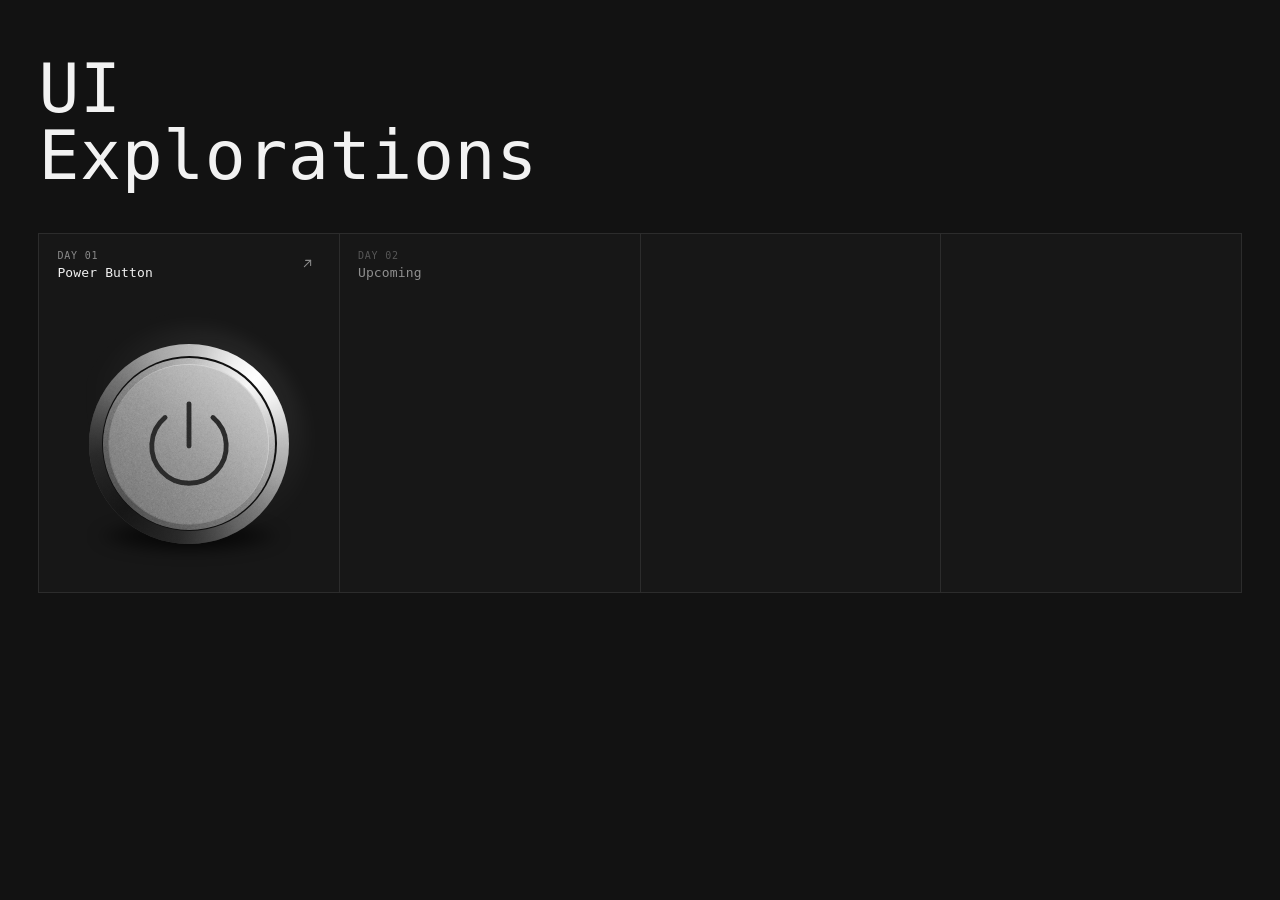
==== index.html @ 2f325294 "Add UI Explorations gallery with expandable component viewer" ====
<!doctype html>
<html lang="en">
<head>
  <meta charset="utf-8" />
  <meta name="viewport" content="width=device-width, initial-scale=1" />
  <title>UI Explorations</title>
  <style>
    :root {
      --page: #121212;
      --cell: #171717;
      --line: #2c2c2c;
      --text: #f2f2f2;
      --muted: #8a8a8a;
      --mono: ui-monospace, "SF Mono", SFMono-Regular, "JetBrains Mono", "Cascadia Mono", Consolas, monospace;
    }

    *,
    *::before,
    *::after { box-sizing: border-box; }

    html, body { min-height: 100%; margin: 0; }

    body {
      background: var(--page);
      color: var(--text);
      font-family: var(--mono);
      -webkit-font-smoothing: antialiased;
    }

    .shell {
      max-width: 1440px;
      margin: 0 auto;
      padding: 0 clamp(20px, 3vw, 40px);
    }

    header {
      padding: clamp(32px, 5vw, 56px) 0 clamp(28px, 4vw, 44px);
    }

    h1 {
      margin: 0;
      font-size: clamp(34px, 5.4vw, 68px);
      font-weight: 400;
      line-height: 0.98;
      letter-spacing: 0.01em;
    }

    h1 span { display: block; }

    /* ---- grid ---- */

    .grid {
      display: grid;
      grid-template-columns: repeat(4, minmax(0, 1fr));
      border-top: 1px solid var(--line);
      border-left: 1px solid var(--line);
    }

    .cell {
      position: relative;
      display: flex;
      flex-direction: column;
      min-height: clamp(260px, 28vw, 380px);
      background: var(--cell);
      border-right: 1px solid var(--line);
      border-bottom: 1px solid var(--line);
    }

    .cell-head {
      display: flex;
      align-items: flex-start;
      justify-content: space-between;
      gap: 12px;
      padding: 16px 18px;
    }

    .cell-titles { display: flex; flex-direction: column; gap: 4px; }

    .day {
      font-size: 10px;
      letter-spacing: 0.08em;
      text-transform: uppercase;
      color: var(--muted);
    }

    .name {
      font-size: 13px;
      letter-spacing: 0.01em;
      color: var(--text);
    }

    .expand {
      display: inline-grid;
      place-items: center;
      width: 26px;
      height: 26px;
      padding: 0;
      flex: 0 0 auto;
      color: var(--muted);
      background: transparent;
      border: 0;
      border-radius: 4px;
      cursor: pointer;
      transition: color 0.15s ease, background 0.15s ease;
    }

    .expand:hover {
      color: var(--text);
      background: rgba(255, 255, 255, 0.06);
    }

    .expand svg { width: 15px; height: 15px; }

    .stage {
      flex: 1;
      position: relative;
      min-height: 0;
    }

    .stage iframe {
      display: block;
      width: 100%;
      height: 100%;
      border: 0;
      background: transparent;
    }

    .cell--empty .cell-head { opacity: 0.55; }

    /* ---- viewer ---- */

    .viewer {
      width: min(92vw, 760px);
      height: min(92vh, 780px);
      padding: 0;
      border: 0;
      background: transparent;
      color: var(--text);
      font-family: var(--mono);
    }

    .viewer::backdrop {
      background: rgba(6, 6, 6, 0.82);
      backdrop-filter: blur(6px);
    }

    .viewer-inner {
      position: relative;
      display: flex;
      flex-direction: column;
      height: 100%;
      background: var(--cell);
      border: 1px solid var(--line);
    }

    .viewer-head {
      display: flex;
      align-items: center;
      justify-content: space-between;
      gap: 12px;
      padding: 16px 18px;
      border-bottom: 1px solid var(--line);
    }

    .viewer-close {
      display: inline-grid;
      place-items: center;
      width: 28px;
      height: 28px;
      padding: 0;
      color: var(--muted);
      background: transparent;
      border: 0;
      border-radius: 4px;
      font-size: 18px;
      line-height: 1;
      cursor: pointer;
      transition: color 0.15s ease, background 0.15s ease;
    }

    .viewer-close:hover { color: var(--text); background: rgba(255, 255, 255, 0.06); }

    .viewer-close:focus { outline: none; }

    .viewer-close:focus-visible {
      outline: 1px solid rgba(255, 255, 255, 0.35);
      outline-offset: 2px;
    }

    .viewer-stage { flex: 1; min-height: 0; }

    .viewer-stage iframe {
      display: block;
      width: 100%;
      height: 100%;
      border: 0;
      background: transparent;
    }

    @media (max-width: 900px) {
      .grid { grid-template-columns: repeat(2, minmax(0, 1fr)); }
    }

    @media (max-width: 560px) {
      .grid { grid-template-columns: 1fr; }
    }
  </style>
</head>
<body>
  <div class="shell">
    <header>
      <h1><span>UI</span><span>Explorations</span></h1>
    </header>
  </div>

  <div class="shell" style="padding-bottom: 64px;">
    <main class="grid">
      <section class="cell" data-day="Day 01" data-name="Power Button">
        <div class="cell-head">
          <div class="cell-titles">
            <span class="day">Day 01</span>
            <span class="name">Power Button</span>
          </div>
          <button class="expand" type="button" aria-label="Expand Power Button">
            <svg viewBox="0 0 24 24" fill="none" stroke="currentColor" stroke-width="1.7" stroke-linecap="round" stroke-linejoin="round" aria-hidden="true">
              <path d="M7 17 17 7" />
              <path d="M9 7h8v8" />
            </svg>
          </button>
        </div>
        <div class="stage">
          <iframe
            src="day-01-power-button/index.html?embed=1&size=200"
            title="Day 01 — Power Button"
          ></iframe>
        </div>
      </section>

      <section class="cell cell--empty">
        <div class="cell-head">
          <div class="cell-titles">
            <span class="day">Day 02</span>
            <span class="name">Upcoming</span>
          </div>
        </div>
      </section>

      <section class="cell cell--empty" aria-hidden="true"></section>
      <section class="cell cell--empty" aria-hidden="true"></section>
    </main>
  </div>

  <dialog class="viewer" id="viewer">
    <div class="viewer-inner">
      <div class="viewer-head">
        <div class="cell-titles">
          <span class="day" id="viewerDay">Day 01</span>
          <span class="name" id="viewerName">Power Button</span>
        </div>
        <button class="viewer-close" type="button" aria-label="Close">×</button>
      </div>
      <div class="viewer-stage" id="viewerStage"></div>
    </div>
  </dialog>

  <script>
    const viewer = document.getElementById("viewer");
    const viewerStage = document.getElementById("viewerStage");
    const viewerDay = document.getElementById("viewerDay");
    const viewerName = document.getElementById("viewerName");

    document.querySelectorAll(".cell[data-name]").forEach((cell) => {
      const button = cell.querySelector(".expand");
      if (!button) return;

      button.addEventListener("click", () => {
        viewerDay.textContent = cell.dataset.day;
        viewerName.textContent = cell.dataset.name;

        const frame = document.createElement("iframe");
        frame.src = `day-01-power-button/index.html?embed=1&size=420`;
        frame.title = `${cell.dataset.day} — ${cell.dataset.name}`;
        viewerStage.replaceChildren(frame);

        viewer.showModal();
      });
    });

    const closeViewer = () => {
      viewer.close();
      viewerStage.replaceChildren();
    };

    viewer.querySelector(".viewer-close").addEventListener("click", closeViewer);

    /* click on the backdrop closes */
    viewer.addEventListener("click", (event) => {
      if (event.target === viewer) closeViewer();
    });

    viewer.addEventListener("close", () => viewerStage.replaceChildren());
  </script>
</body>
</html>
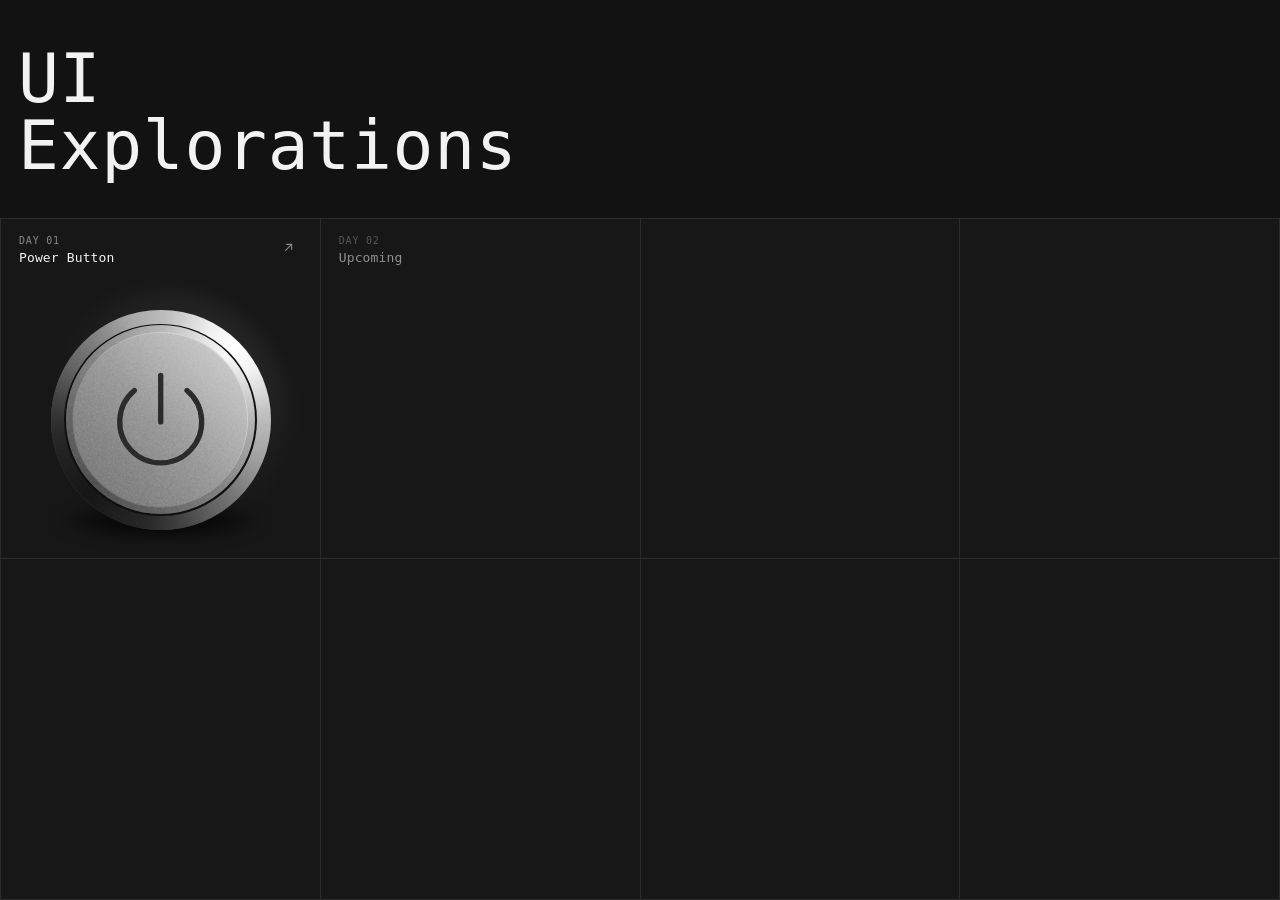
==== commit 97e7152a: "12-column grid layout, full-viewport fill, latch at full travel" ====
--- a/index.html
+++ b/index.html
@@ -12,6 +12,10 @@
       --text: #f2f2f2;
       --muted: #8a8a8a;
       --mono: ui-monospace, "SF Mono", SFMono-Regular, "JetBrains Mono", "Cascadia Mono", Consolas, monospace;
+
+      /* 12-column grid: full-bleed columns, no gutter; borders form the column rules */
+      --columns: 12;
+      --inset: 18px;
     }
 
     *,
@@ -21,24 +25,31 @@
     html, body { min-height: 100%; margin: 0; }
 
     body {
+      display: flex;
+      flex-direction: column;
+      min-height: 100vh;
       background: var(--page);
       color: var(--text);
       font-family: var(--mono);
       -webkit-font-smoothing: antialiased;
     }
 
-    .shell {
-      max-width: 1440px;
-      margin: 0 auto;
-      padding: 0 clamp(20px, 3vw, 40px);
+    /* shared 12-column measure */
+    .grid-12 {
+      display: grid;
+      grid-template-columns: repeat(var(--columns), minmax(0, 1fr));
     }
 
     header {
-      padding: clamp(32px, 5vw, 56px) 0 clamp(28px, 4vw, 44px);
-    }
+      padding: clamp(26px, 3.6vw, 52px) 0 clamp(22px, 3vw, 40px);
+    }
+
+    header .grid-12 { align-items: end; }
 
     h1 {
+      grid-column: 1 / span 10;
       margin: 0;
+      padding: 0 var(--inset);
       font-size: clamp(34px, 5.4vw, 68px);
       font-weight: 400;
       line-height: 0.98;
@@ -47,20 +58,20 @@
 
     h1 span { display: block; }
 
-    /* ---- grid ---- */
+    /* ---- component grid ---- */
 
     .grid {
-      display: grid;
-      grid-template-columns: repeat(4, minmax(0, 1fr));
+      flex: 1;
       border-top: 1px solid var(--line);
       border-left: 1px solid var(--line);
     }
 
     .cell {
+      grid-column: span 3;
       position: relative;
       display: flex;
       flex-direction: column;
-      min-height: clamp(260px, 28vw, 380px);
+      min-height: calc(clamp(250px, 33vh, 400px) + var(--row-extra, 0px));
       background: var(--cell);
       border-right: 1px solid var(--line);
       border-bottom: 1px solid var(--line);
@@ -71,7 +82,7 @@
       align-items: flex-start;
       justify-content: space-between;
       gap: 12px;
-      padding: 16px 18px;
+      padding: 16px var(--inset);
     }
 
     .cell-titles { display: flex; flex-direction: column; gap: 4px; }
@@ -104,11 +115,9 @@
       transition: color 0.15s ease, background 0.15s ease;
     }
 
-    .expand:hover {
-      color: var(--text);
-      background: rgba(255, 255, 255, 0.06);
-    }
-
+    .expand:hover { color: var(--text); background: rgba(255, 255, 255, 0.06); }
+    .expand:focus { outline: none; }
+    .expand:focus-visible { outline: 1px solid rgba(255, 255, 255, 0.35); outline-offset: 2px; }
     .expand svg { width: 15px; height: 15px; }
 
     .stage {
@@ -130,8 +139,8 @@
     /* ---- viewer ---- */
 
     .viewer {
-      width: min(92vw, 760px);
-      height: min(92vh, 780px);
+      width: min(92vw, 780px);
+      height: min(92vh, 800px);
       padding: 0;
       border: 0;
       background: transparent;
@@ -145,7 +154,6 @@
     }
 
     .viewer-inner {
-      position: relative;
       display: flex;
       flex-direction: column;
       height: 100%;
@@ -158,7 +166,7 @@
       align-items: center;
       justify-content: space-between;
       gap: 12px;
-      padding: 16px 18px;
+      padding: 16px var(--inset);
       border-bottom: 1px solid var(--line);
     }
 
@@ -179,13 +187,8 @@
     }
 
     .viewer-close:hover { color: var(--text); background: rgba(255, 255, 255, 0.06); }
-
     .viewer-close:focus { outline: none; }
-
-    .viewer-close:focus-visible {
-      outline: 1px solid rgba(255, 255, 255, 0.35);
-      outline-offset: 2px;
-    }
+    .viewer-close:focus-visible { outline: 1px solid rgba(255, 255, 255, 0.35); outline-offset: 2px; }
 
     .viewer-stage { flex: 1; min-height: 0; }
 
@@ -197,58 +200,57 @@
       background: transparent;
     }
 
-    @media (max-width: 900px) {
-      .grid { grid-template-columns: repeat(2, minmax(0, 1fr)); }
-    }
-
-    @media (max-width: 560px) {
-      .grid { grid-template-columns: 1fr; }
+    /* ---- responsive column spans ---- */
+
+    @media (max-width: 1200px) { .cell { grid-column: span 4; } }
+    @media (max-width: 900px) { .cell { grid-column: span 6; } }
+    @media (max-width: 600px) {
+      .cell { grid-column: span 12; }
+      h1 { grid-column: 1 / -1; }
     }
   </style>
 </head>
 <body>
-  <div class="shell">
-    <header>
+  <header>
+    <div class="grid-12">
       <h1><span>UI</span><span>Explorations</span></h1>
-    </header>
-  </div>
-
-  <div class="shell" style="padding-bottom: 64px;">
-    <main class="grid">
-      <section class="cell" data-day="Day 01" data-name="Power Button">
-        <div class="cell-head">
-          <div class="cell-titles">
-            <span class="day">Day 01</span>
-            <span class="name">Power Button</span>
-          </div>
-          <button class="expand" type="button" aria-label="Expand Power Button">
-            <svg viewBox="0 0 24 24" fill="none" stroke="currentColor" stroke-width="1.7" stroke-linecap="round" stroke-linejoin="round" aria-hidden="true">
-              <path d="M7 17 17 7" />
-              <path d="M9 7h8v8" />
-            </svg>
-          </button>
+    </div>
+  </header>
+
+  <main class="grid grid-12" id="grid">
+    <section class="cell" data-day="Day 01" data-name="Power Button">
+      <div class="cell-head">
+        <div class="cell-titles">
+          <span class="day">Day 01</span>
+          <span class="name">Power Button</span>
         </div>
-        <div class="stage">
-          <iframe
-            src="day-01-power-button/index.html?embed=1&size=200"
-            title="Day 01 — Power Button"
-          ></iframe>
+        <button class="expand" type="button" aria-label="Expand Power Button">
+          <svg viewBox="0 0 24 24" fill="none" stroke="currentColor" stroke-width="1.7" stroke-linecap="round" stroke-linejoin="round" aria-hidden="true">
+            <path d="M7 17 17 7" />
+            <path d="M9 7h8v8" />
+          </svg>
+        </button>
+      </div>
+      <div class="stage">
+        <iframe
+          src="day-01-power-button/index.html?embed=1&size=220"
+          title="Day 01 — Power Button"
+        ></iframe>
+      </div>
+    </section>
+
+    <section class="cell cell--empty">
+      <div class="cell-head">
+        <div class="cell-titles">
+          <span class="day">Day 02</span>
+          <span class="name">Upcoming</span>
         </div>
-      </section>
-
-      <section class="cell cell--empty">
-        <div class="cell-head">
-          <div class="cell-titles">
-            <span class="day">Day 02</span>
-            <span class="name">Upcoming</span>
-          </div>
-        </div>
-      </section>
-
-      <section class="cell cell--empty" aria-hidden="true"></section>
-      <section class="cell cell--empty" aria-hidden="true"></section>
-    </main>
-  </div>
+      </div>
+    </section>
+
+    <section class="cell cell--empty" aria-hidden="true"></section>
+    <section class="cell cell--empty" aria-hidden="true"></section>
+  </main>
 
   <dialog class="viewer" id="viewer">
     <div class="viewer-inner">
@@ -264,6 +266,69 @@
   </dialog>
 
   <script>
+    const grid = document.getElementById("grid");
+
+    /*
+     * Complete the 12-column grid and fill the viewport height, so the page
+     * always reads as a full 12-col sheet with no dead space.
+     */
+    const autoCells = [];
+
+    function fillGrid() {
+      autoCells.forEach((cell) => cell.remove());
+      autoCells.length = 0;
+      grid.style.removeProperty("--row-extra");
+
+      const first = grid.querySelector(".cell");
+      if (!first) return;
+
+      const cellWidth = first.getBoundingClientRect().width;
+      const perRow = Math.max(1, Math.round(grid.clientWidth / cellWidth));
+
+      while (grid.children.length % perRow !== 0) {
+        const cell = document.createElement("section");
+        cell.className = "cell cell--empty";
+        cell.setAttribute("aria-hidden", "true");
+        grid.appendChild(cell);
+        autoCells.push(cell);
+      }
+
+      const available = window.innerHeight - grid.getBoundingClientRect().top;
+      const rowHeight = first.getBoundingClientRect().height;
+      if (available <= 0 || rowHeight <= 0) return;
+
+      let rows = grid.children.length / perRow;
+      const needed = Math.ceil(available / rowHeight);
+      let guard = 0;
+
+      while (rows < needed && guard < 40) {
+        for (let i = 0; i < perRow; i += 1) {
+          const cell = document.createElement("section");
+          cell.className = "cell cell--empty";
+          cell.setAttribute("aria-hidden", "true");
+          grid.appendChild(cell);
+          autoCells.push(cell);
+        }
+        rows += 1;
+        guard += 1;
+      }
+
+      const leftover = available - rows * rowHeight;
+      if (leftover > 0) {
+        grid.style.setProperty("--row-extra", `${leftover / rows}px`);
+      }
+    }
+
+    fillGrid();
+
+    let resizeTimer;
+    window.addEventListener("resize", () => {
+      clearTimeout(resizeTimer);
+      resizeTimer = setTimeout(fillGrid, 120);
+    });
+
+    /* ---- expandable viewer ---- */
+
     const viewer = document.getElementById("viewer");
     const viewerStage = document.getElementById("viewerStage");
     const viewerDay = document.getElementById("viewerDay");
@@ -278,7 +343,7 @@
         viewerName.textContent = cell.dataset.name;
 
         const frame = document.createElement("iframe");
-        frame.src = `day-01-power-button/index.html?embed=1&size=420`;
+        frame.src = "day-01-power-button/index.html?embed=1&size=440";
         frame.title = `${cell.dataset.day} — ${cell.dataset.name}`;
         viewerStage.replaceChildren(frame);
 
@@ -293,7 +358,6 @@
 
     viewer.querySelector(".viewer-close").addEventListener("click", closeViewer);
 
-    /* click on the backdrop closes */
     viewer.addEventListener("click", (event) => {
       if (event.target === viewer) closeViewer();
     });
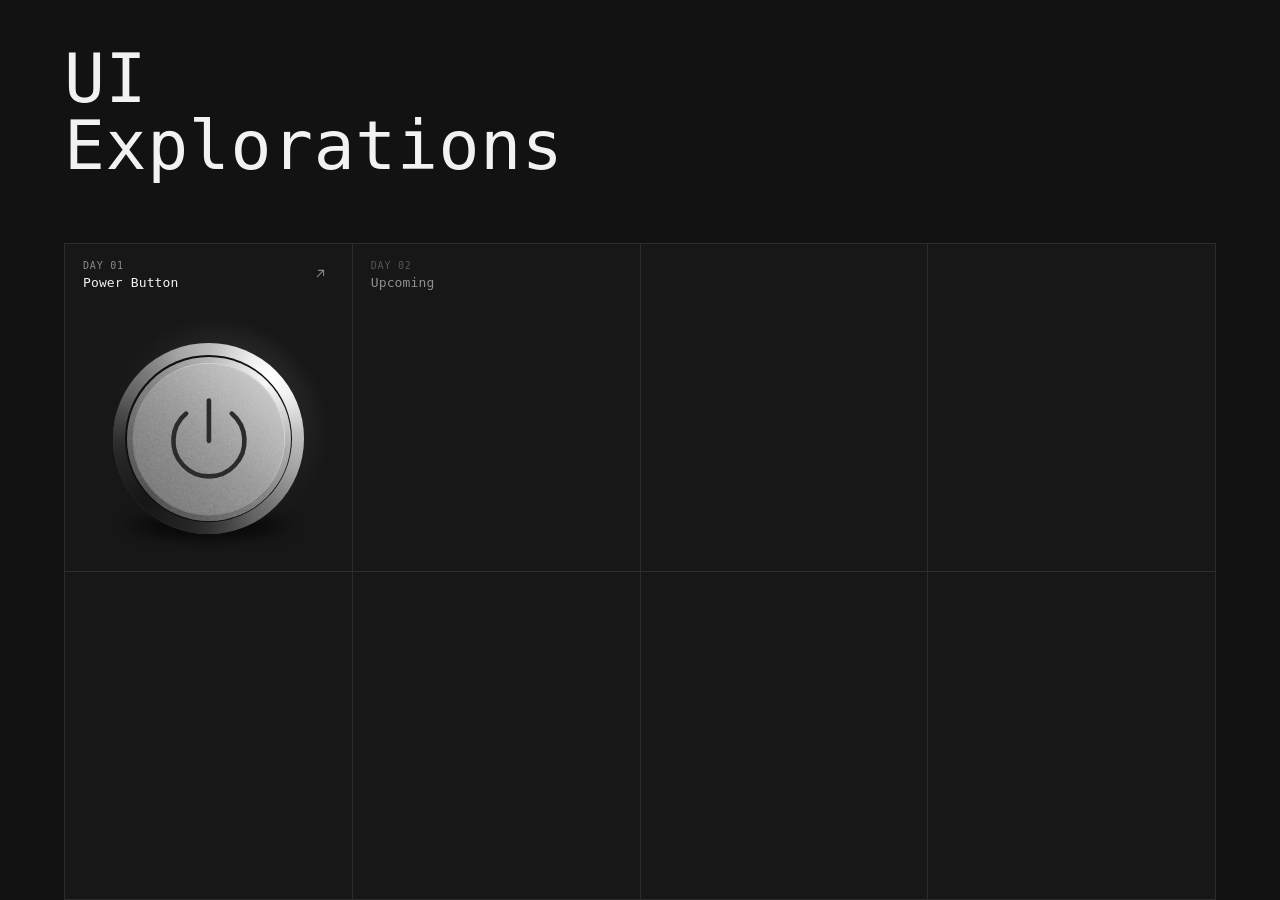
==== commit d7b775a8: "Inset page margins and fluid component scaling" ====
--- a/index.html
+++ b/index.html
@@ -13,9 +13,10 @@
       --muted: #8a8a8a;
       --mono: ui-monospace, "SF Mono", SFMono-Regular, "JetBrains Mono", "Cascadia Mono", Consolas, monospace;
 
-      /* 12-column grid: full-bleed columns, no gutter; borders form the column rules */
+      /* 12-column grid: no gutter; cell borders form the column rules */
       --columns: 12;
       --inset: 18px;
+      --margin: clamp(20px, 7vw, 64px);
     }
 
     *,
@@ -28,6 +29,7 @@
       display: flex;
       flex-direction: column;
       min-height: 100vh;
+      padding-inline: var(--margin);
       background: var(--page);
       color: var(--text);
       font-family: var(--mono);
@@ -41,7 +43,7 @@
     }
 
     header {
-      padding: clamp(26px, 3.6vw, 52px) 0 clamp(22px, 3vw, 40px);
+      padding: clamp(26px, 3.6vw, 52px) 0 clamp(28px, 5vw, 64px);
     }
 
     header .grid-12 { align-items: end; }
@@ -49,7 +51,7 @@
     h1 {
       grid-column: 1 / span 10;
       margin: 0;
-      padding: 0 var(--inset);
+      padding: 0;
       font-size: clamp(34px, 5.4vw, 68px);
       font-weight: 400;
       line-height: 0.98;
@@ -202,8 +204,7 @@
 
     /* ---- responsive column spans ---- */
 
-    @media (max-width: 1200px) { .cell { grid-column: span 4; } }
-    @media (max-width: 900px) { .cell { grid-column: span 6; } }
+    @media (max-width: 760px) { .cell { grid-column: span 6; } }
     @media (max-width: 600px) {
       .cell { grid-column: span 12; }
       h1 { grid-column: 1 / -1; }
@@ -233,7 +234,7 @@
       </div>
       <div class="stage">
         <iframe
-          src="day-01-power-button/index.html?embed=1&size=220"
+          src="day-01-power-button/index.html?embed=1"
           title="Day 01 — Power Button"
         ></iframe>
       </div>
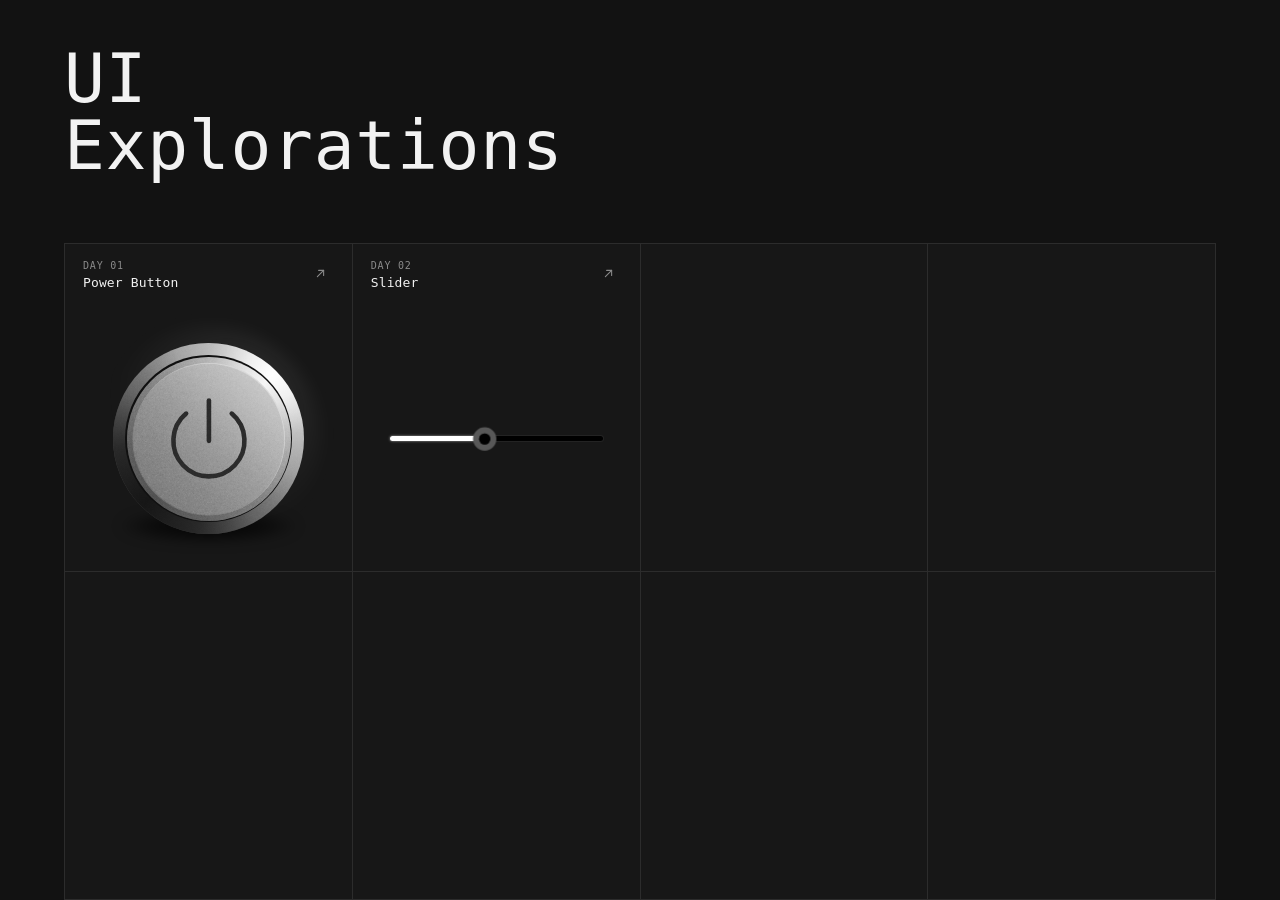
==== commit 2fbc06b2: "Day 02: slider with ring/bar light transfer, bar-to-ring as default" ====
--- a/index.html
+++ b/index.html
@@ -219,7 +219,7 @@
   </header>
 
   <main class="grid grid-12" id="grid">
-    <section class="cell" data-day="Day 01" data-name="Power Button">
+    <section class="cell" data-day="Day 01" data-name="Power Button" data-src="day-01-power-button/index.html" data-size="440">
       <div class="cell-head">
         <div class="cell-titles">
           <span class="day">Day 01</span>
@@ -240,12 +240,24 @@
       </div>
     </section>
 
-    <section class="cell cell--empty">
+    <section class="cell" data-day="Day 02" data-name="Slider" data-src="day-02-slider/index.html" data-size="560">
       <div class="cell-head">
         <div class="cell-titles">
           <span class="day">Day 02</span>
-          <span class="name">Upcoming</span>
+          <span class="name">Slider</span>
         </div>
+        <button class="expand" type="button" aria-label="Expand Slider">
+          <svg viewBox="0 0 24 24" fill="none" stroke="currentColor" stroke-width="1.7" stroke-linecap="round" stroke-linejoin="round" aria-hidden="true">
+            <path d="M7 17 17 7" />
+            <path d="M9 7h8v8" />
+          </svg>
+        </button>
+      </div>
+      <div class="stage">
+        <iframe
+          src="day-02-slider/index.html?embed=1"
+          title="Day 02 — Slider"
+        ></iframe>
       </div>
     </section>
 
@@ -344,7 +356,7 @@
         viewerName.textContent = cell.dataset.name;
 
         const frame = document.createElement("iframe");
-        frame.src = "day-01-power-button/index.html?embed=1&size=440";
+        frame.src = `${cell.dataset.src}?embed=1&size=${cell.dataset.size || 440}`;
         frame.title = `${cell.dataset.day} — ${cell.dataset.name}`;
         viewerStage.replaceChildren(frame);
 
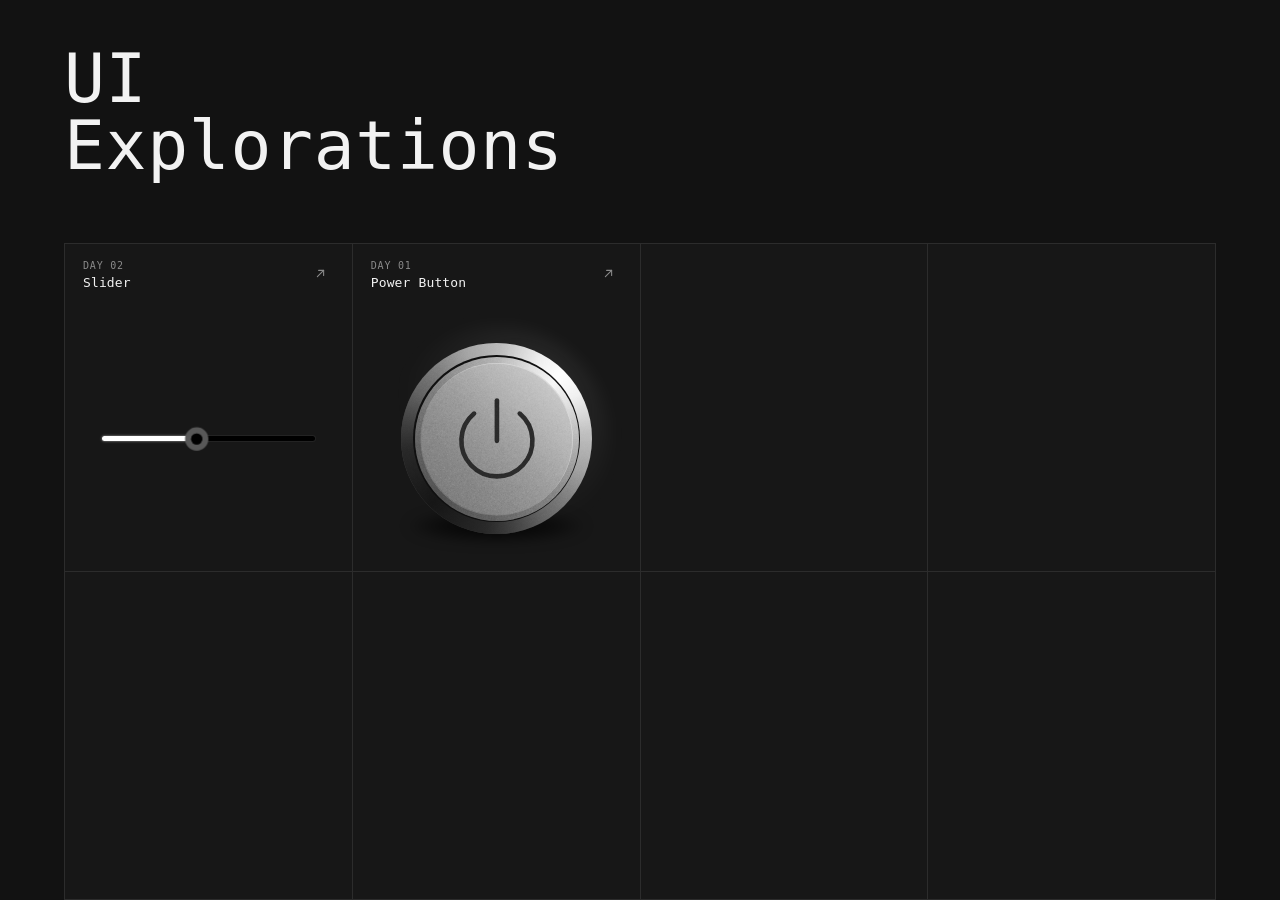
==== commit 38cf82d3: "Order gallery newest first" ====
--- a/index.html
+++ b/index.html
@@ -219,6 +219,27 @@
   </header>
 
   <main class="grid grid-12" id="grid">
+    <section class="cell" data-day="Day 02" data-name="Slider" data-src="day-02-slider/index.html" data-size="560">
+      <div class="cell-head">
+        <div class="cell-titles">
+          <span class="day">Day 02</span>
+          <span class="name">Slider</span>
+        </div>
+        <button class="expand" type="button" aria-label="Expand Slider">
+          <svg viewBox="0 0 24 24" fill="none" stroke="currentColor" stroke-width="1.7" stroke-linecap="round" stroke-linejoin="round" aria-hidden="true">
+            <path d="M7 17 17 7" />
+            <path d="M9 7h8v8" />
+          </svg>
+        </button>
+      </div>
+      <div class="stage">
+        <iframe
+          src="day-02-slider/index.html?embed=1"
+          title="Day 02 — Slider"
+        ></iframe>
+      </div>
+    </section>
+
     <section class="cell" data-day="Day 01" data-name="Power Button" data-src="day-01-power-button/index.html" data-size="440">
       <div class="cell-head">
         <div class="cell-titles">
@@ -240,27 +261,6 @@
       </div>
     </section>
 
-    <section class="cell" data-day="Day 02" data-name="Slider" data-src="day-02-slider/index.html" data-size="560">
-      <div class="cell-head">
-        <div class="cell-titles">
-          <span class="day">Day 02</span>
-          <span class="name">Slider</span>
-        </div>
-        <button class="expand" type="button" aria-label="Expand Slider">
-          <svg viewBox="0 0 24 24" fill="none" stroke="currentColor" stroke-width="1.7" stroke-linecap="round" stroke-linejoin="round" aria-hidden="true">
-            <path d="M7 17 17 7" />
-            <path d="M9 7h8v8" />
-          </svg>
-        </button>
-      </div>
-      <div class="stage">
-        <iframe
-          src="day-02-slider/index.html?embed=1"
-          title="Day 02 — Slider"
-        ></iframe>
-      </div>
-    </section>
-
     <section class="cell cell--empty" aria-hidden="true"></section>
     <section class="cell cell--empty" aria-hidden="true"></section>
   </main>
@@ -282,6 +282,28 @@
     const grid = document.getElementById("grid");
 
     /*
+     * Newest first: order the component cells by day number, descending,
+     * so new work always lands top-left regardless of where it sits in the markup.
+     */
+    (function orderNewestFirst() {
+      const cells = [...grid.children];
+      const dated = cells.filter((cell) => cell.dataset.name);
+      const rest = cells.filter((cell) => !cell.dataset.name);
+
+      const dayNumber = (cell) => {
+        const match = (cell.dataset.day || "").match(/\d+/);
+        return match ? Number(match[0]) : 0;
+      };
+
+      dated
+        .map((cell, index) => ({ cell, index }))
+        .sort((a, b) => dayNumber(b.cell) - dayNumber(a.cell) || a.index - b.index)
+        .forEach(({ cell }) => grid.appendChild(cell));
+
+      rest.forEach((cell) => grid.appendChild(cell));
+    })();
+
+    /*
      * Complete the 12-column grid and fill the viewport height, so the page
      * always reads as a full 12-col sheet with no dead space.
      */
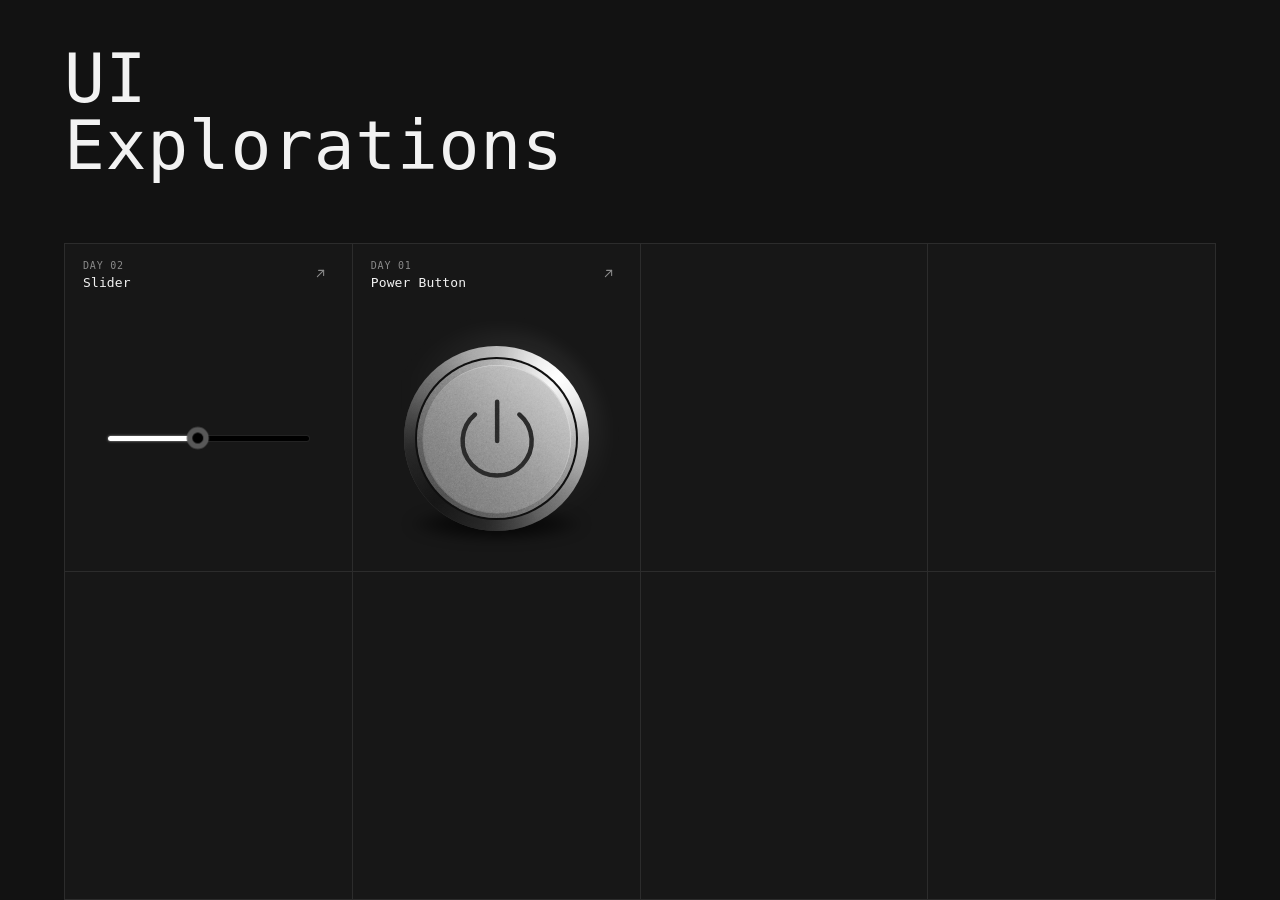
==== commit cca77da8: "Fix component clipping in the mobile modal viewer" ====
--- a/index.html
+++ b/index.html
@@ -141,8 +141,12 @@
     /* ---- viewer ---- */
 
     .viewer {
-      width: min(92vw, 780px);
+      width: min(94vw, 780px);
       height: min(92vh, 800px);
+      height: min(92dvh, 800px);
+      max-width: 100vw;
+      max-height: 100vh;
+      max-height: 100dvh;
       padding: 0;
       border: 0;
       background: transparent;
@@ -219,7 +223,7 @@
   </header>
 
   <main class="grid grid-12" id="grid">
-    <section class="cell" data-day="Day 02" data-name="Slider" data-src="day-02-slider/index.html" data-size="560">
+    <section class="cell" data-day="Day 02" data-name="Slider" data-src="day-02-slider/index.html">
       <div class="cell-head">
         <div class="cell-titles">
           <span class="day">Day 02</span>
@@ -240,7 +244,7 @@
       </div>
     </section>
 
-    <section class="cell" data-day="Day 01" data-name="Power Button" data-src="day-01-power-button/index.html" data-size="440">
+    <section class="cell" data-day="Day 01" data-name="Power Button" data-src="day-01-power-button/index.html">
       <div class="cell-head">
         <div class="cell-titles">
           <span class="day">Day 01</span>
@@ -378,7 +382,7 @@
         viewerName.textContent = cell.dataset.name;
 
         const frame = document.createElement("iframe");
-        frame.src = `${cell.dataset.src}?embed=1&size=${cell.dataset.size || 440}`;
+        frame.src = `${cell.dataset.src}?embed=1`;
         frame.title = `${cell.dataset.day} — ${cell.dataset.name}`;
         viewerStage.replaceChildren(frame);
 
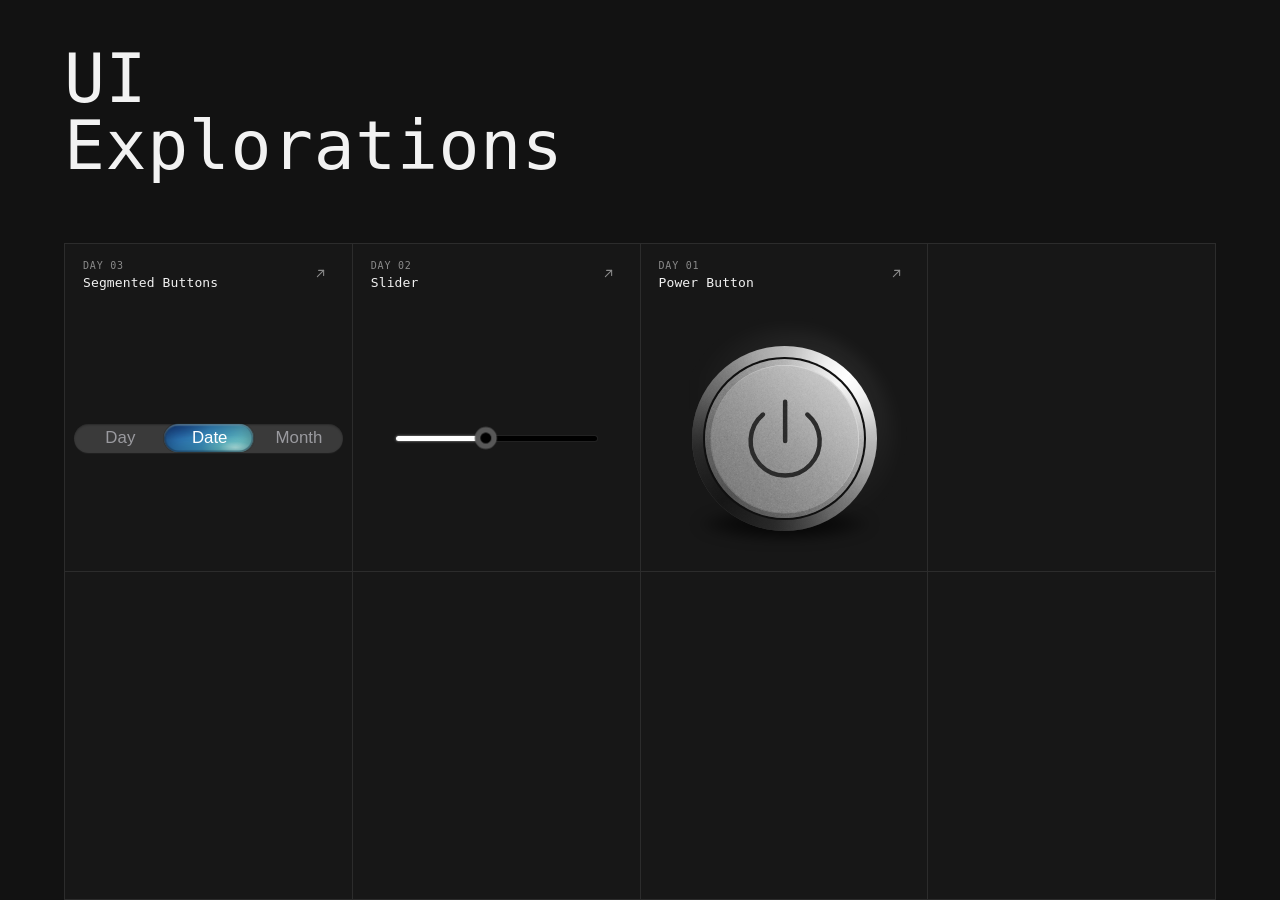
==== commit 9628f037: "Day 03: segmented buttons with two-way modal state sync" ====
--- a/index.html
+++ b/index.html
@@ -223,6 +223,27 @@
   </header>
 
   <main class="grid grid-12" id="grid">
+    <section class="cell" data-day="Day 03" data-name="Segmented Buttons" data-src="day-03-segmented-buttons/index.html">
+      <div class="cell-head">
+        <div class="cell-titles">
+          <span class="day">Day 03</span>
+          <span class="name">Segmented Buttons</span>
+        </div>
+        <button class="expand" type="button" aria-label="Expand Segmented Buttons">
+          <svg viewBox="0 0 24 24" fill="none" stroke="currentColor" stroke-width="1.7" stroke-linecap="round" stroke-linejoin="round" aria-hidden="true">
+            <path d="M7 17 17 7" />
+            <path d="M9 7h8v8" />
+          </svg>
+        </button>
+      </div>
+      <div class="stage">
+        <iframe
+          src="day-03-segmented-buttons/index.html?embed=1"
+          title="Day 03 — Segmented Buttons"
+        ></iframe>
+      </div>
+    </section>
+
     <section class="cell" data-day="Day 02" data-name="Slider" data-src="day-02-slider/index.html">
       <div class="cell-head">
         <div class="cell-titles">
@@ -266,7 +287,6 @@
     </section>
 
     <section class="cell cell--empty" aria-hidden="true"></section>
-    <section class="cell cell--empty" aria-hidden="true"></section>
   </main>
 
   <dialog class="viewer" id="viewer">
@@ -373,6 +393,27 @@
     const viewerDay = document.getElementById("viewerDay");
     const viewerName = document.getElementById("viewerName");
 
+    /* Keep each embedded component's live state, and mirror changes made in the viewer back to the card */
+    const stateByWindow = new WeakMap();
+    let activeCardFrame = null;
+    let activeModalFrame = null;
+
+    window.addEventListener("message", (event) => {
+      const data = event.data;
+      if (!data || data.type !== "ui-state" || typeof data.params !== "string") return;
+
+      stateByWindow.set(event.source, data.params);
+
+      if (activeModalFrame && activeCardFrame && event.source === activeModalFrame.contentWindow) {
+        try {
+          activeCardFrame.contentWindow.postMessage(
+            { type: "ui-restore", params: data.params },
+            "*"
+          );
+        } catch (_) {}
+      }
+    });
+
     document.querySelectorAll(".cell[data-name]").forEach((cell) => {
       const button = cell.querySelector(".expand");
       if (!button) return;
@@ -381,9 +422,13 @@
         viewerDay.textContent = cell.dataset.day;
         viewerName.textContent = cell.dataset.name;
 
+        const source = cell.querySelector("iframe");
+        const query = source ? stateByWindow.get(source.contentWindow) : "";
         const frame = document.createElement("iframe");
-        frame.src = `${cell.dataset.src}?embed=1`;
+        frame.src = `${cell.dataset.src}?embed=1${query ? `&${query}` : ""}`;
         frame.title = `${cell.dataset.day} — ${cell.dataset.name}`;
+        activeCardFrame = source || null;
+        activeModalFrame = frame;
         viewerStage.replaceChildren(frame);
 
         viewer.showModal();
@@ -391,6 +436,8 @@
     });
 
     const closeViewer = () => {
+      activeCardFrame = null;
+      activeModalFrame = null;
       viewer.close();
       viewerStage.replaceChildren();
     };
@@ -401,7 +448,11 @@
       if (event.target === viewer) closeViewer();
     });
 
-    viewer.addEventListener("close", () => viewerStage.replaceChildren());
+    viewer.addEventListener("close", () => {
+      activeCardFrame = null;
+      activeModalFrame = null;
+      viewerStage.replaceChildren();
+    });
   </script>
 </body>
 </html>
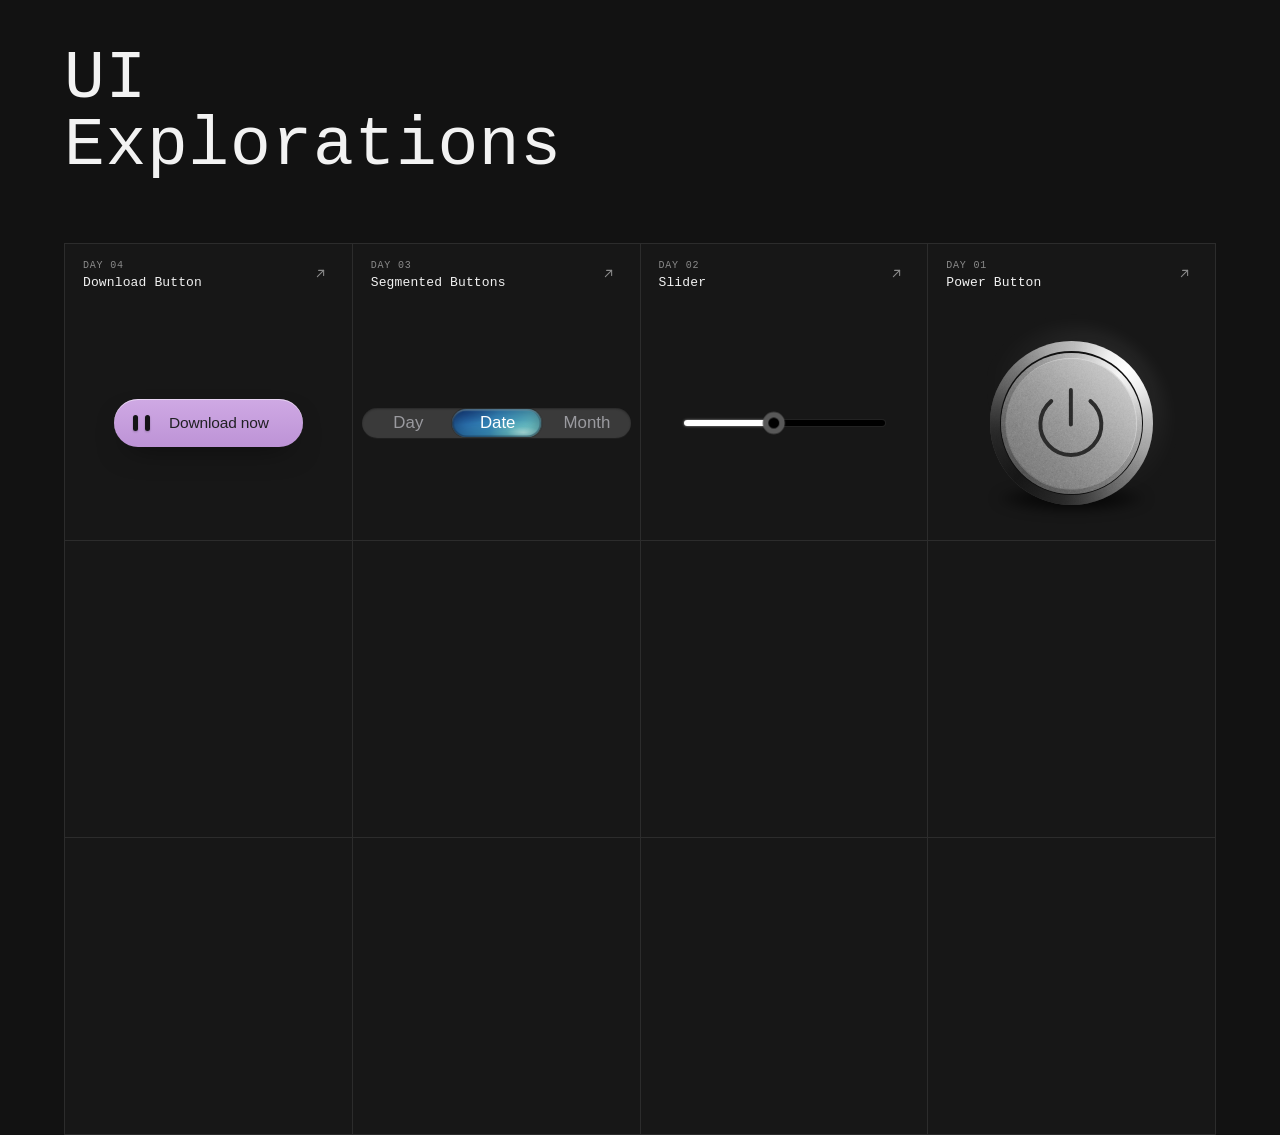
==== commit 6e6c2c38: "Day 04: download button with cursor-tracking eyes and download cycle" ====
--- a/index.html
+++ b/index.html
@@ -223,6 +223,27 @@
   </header>
 
   <main class="grid grid-12" id="grid">
+    <section class="cell" data-day="Day 04" data-name="Download Button" data-src="day-04-download-button/index.html">
+      <div class="cell-head">
+        <div class="cell-titles">
+          <span class="day">Day 04</span>
+          <span class="name">Download Button</span>
+        </div>
+        <button class="expand" type="button" aria-label="Expand Download Button">
+          <svg viewBox="0 0 24 24" fill="none" stroke="currentColor" stroke-width="1.7" stroke-linecap="round" stroke-linejoin="round" aria-hidden="true">
+            <path d="M7 17 17 7" />
+            <path d="M9 7h8v8" />
+          </svg>
+        </button>
+      </div>
+      <div class="stage">
+        <iframe
+          src="day-04-download-button/index.html?embed=1"
+          title="Day 04 — Download Button"
+        ></iframe>
+      </div>
+    </section>
+
     <section class="cell" data-day="Day 03" data-name="Segmented Buttons" data-src="day-03-segmented-buttons/index.html">
       <div class="cell-head">
         <div class="cell-titles">
